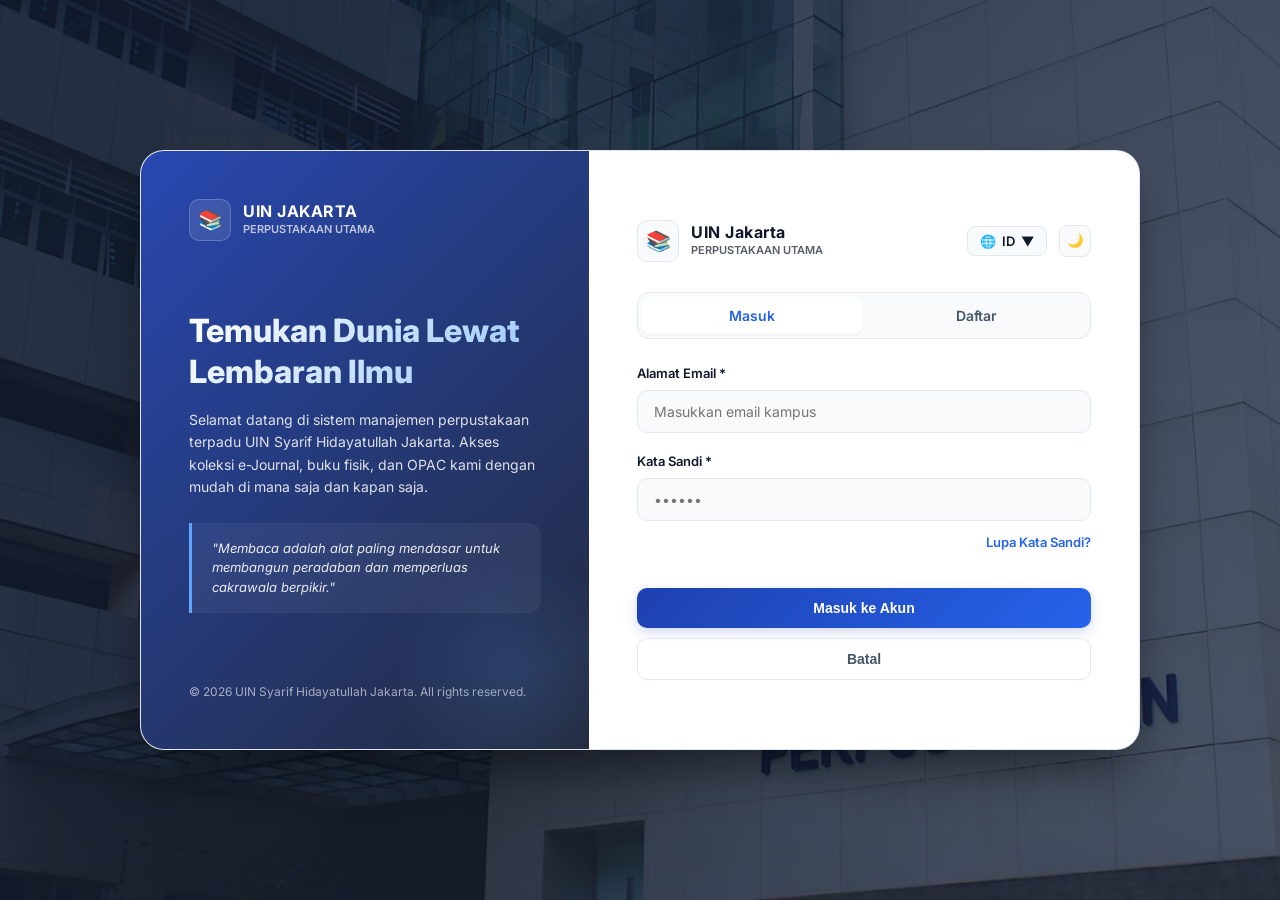
==== login.html @ 13920455 "Fix: Remove clashing hero bottom wave divider and implement standalone premium login.html page" ====
<!DOCTYPE html>
<html lang="id">
<head>
    <meta charset="UTF-8">
    <meta name="viewport" content="width=device-width, initial-scale=1.0">
    <meta name="description" content="Masuk ke Akun Perpustakaan Utama UIN Syarif Hidayatullah Jakarta.">
    <link rel="preconnect" href="https://fonts.googleapis.com">
    <link rel="preconnect" href="https://fonts.gstatic.com" crossorigin>
    <link href="https://fonts.googleapis.com/css2?family=Inter:wght@400;500;600;700;800&display=swap" rel="stylesheet">
    <link rel="stylesheet" href="style.css">
    <title data-lang-key="title_login">Masuk - Perpustakaan UIN Jakarta</title>
    <style>
        :root {
            --glass-bg: rgba(255, 255, 255, 0.85);
            --glass-border: rgba(226, 232, 240, 0.8);
        }
        
        [data-theme=dark] {
            --glass-bg: rgba(21, 31, 50, 0.85);
            --glass-border: rgba(38, 55, 84, 0.8);
        }

        body.login-page-body {
            min-height: 100vh;
            display: flex;
            align-items: center;
            justify-content: center;
            background: url('./Perpus\ Wallpaper.png') no-repeat center center fixed;
            background-size: cover;
            position: relative;
            font-family: 'Inter', sans-serif;
            margin: 0;
            padding: 20px;
            box-sizing: border-box;
        }

        body.login-page-body::before {
            content: '';
            position: absolute;
            top: 0; left: 0; right: 0; bottom: 0;
            background: linear-gradient(135deg, rgba(15, 23, 42, 0.85) 0%, rgba(30, 41, 59, 0.7) 100%);
            z-index: 1;
        }

        .login-wrapper {
            position: relative;
            z-index: 2;
            width: 100%;
            max-width: 1000px;
            min-height: 600px;
            background: var(--glass-bg);
            backdrop-filter: blur(16px);
            -webkit-backdrop-filter: blur(16px);
            border: 1px solid var(--glass-border);
            border-radius: 24px;
            display: flex;
            overflow: hidden;
            box-shadow: 0 25px 50px -12px rgba(0, 0, 0, 0.5);
            animation: fadeIn 0.6s cubic-bezier(0.16, 1, 0.3, 1);
        }

        .login-sidebar {
            flex: 1;
            background: linear-gradient(135deg, rgba(30, 64, 175, 0.95) 0%, rgba(15, 23, 42, 0.9) 100%);
            padding: 48px;
            display: flex;
            flex-direction: column;
            justify-content: space-between;
            color: #ffffff;
            position: relative;
            overflow: hidden;
        }

        .login-sidebar::after {
            content: '';
            position: absolute;
            width: 250px;
            height: 250px;
            background: radial-gradient(circle, rgba(96, 165, 250, 0.15) 0%, transparent 70%);
            bottom: -50px;
            right: -50px;
            border-radius: 50%;
        }

        .sidebar-brand {
            display: flex;
            align-items: center;
            gap: 12px;
        }

        .sidebar-brand-logo {
            width: 42px;
            height: 42px;
            background: rgba(255, 255, 255, 0.1);
            border: 1px solid rgba(255, 255, 255, 0.2);
            border-radius: 10px;
            display: flex;
            align-items: center;
            justify-content: center;
            font-weight: 800;
            font-size: 20px;
            color: #60a5fa;
        }

        .sidebar-brand-name {
            font-weight: 700;
            font-size: 16px;
            letter-spacing: 0.5px;
            line-height: 1.2;
        }

        .sidebar-brand-sub {
            font-size: 11px;
            opacity: 0.7;
            text-transform: uppercase;
            font-weight: 600;
        }

        .sidebar-content h2 {
            font-size: clamp(24px, 3vw, 32px);
            font-weight: 800;
            line-height: 1.3;
            margin-bottom: 16px;
            background: linear-gradient(135deg, #ffffff 0%, #93c5fd 100%);
            -webkit-background-clip: text;
            -webkit-text-fill-color: transparent;
        }

        .sidebar-content p {
            font-size: 14px;
            line-height: 1.6;
            opacity: 0.85;
            margin: 0;
        }

        .sidebar-quote {
            background: rgba(255, 255, 255, 0.05);
            border-left: 3px solid #60a5fa;
            padding: 16px 20px;
            border-radius: 0 12px 12px 0;
            margin-top: 24px;
        }

        .sidebar-quote p {
            font-style: italic;
            font-size: 13px;
            line-height: 1.5;
            opacity: 0.9;
        }

        .sidebar-footer {
            font-size: 12px;
            opacity: 0.6;
        }

        .login-main {
            width: 100%;
            max-width: 550px;
            padding: 48px;
            display: flex;
            flex-direction: column;
            justify-content: center;
            box-sizing: border-box;
            background: var(--card);
        }

        .login-header-actions {
            display: flex;
            justify-content: space-between;
            align-items: center;
            margin-bottom: 30px;
        }

        .login-controls {
            display: flex;
            align-items: center;
            gap: 12px;
        }

        .auth-card-tabs {
            display: flex;
            background: var(--bg);
            border-radius: 12px;
            padding: 4px;
            gap: 4px;
            margin-bottom: 24px;
            border: 1px solid var(--border-color);
        }

        .auth-card-tab {
            flex: 1;
            padding: 10px 16px;
            border: none;
            background: transparent;
            font-family: inherit;
            font-size: 14px;
            font-weight: 600;
            color: var(--muted);
            cursor: pointer;
            border-radius: 8px;
            transition: all 0.2s ease;
            text-align: center;
        }

        .auth-card-tab.active {
            background: var(--card);
            color: var(--secondary-blue);
            box-shadow: var(--shadow-sm);
        }

        .form-section {
            display: none;
        }

        .form-section.active {
            display: block;
            animation: fadeIn 0.3s ease-out;
        }

        .form-group {
            margin-bottom: 18px;
        }

        .form-group label {
            display: block;
            margin-bottom: 6px;
            font-size: 13px;
            font-weight: 600;
            color: var(--text-dark);
        }

        .form-group input, .form-group select {
            width: 100%;
            padding: 12px 16px;
            border-radius: 10px;
            border: 1px solid var(--border-color);
            background: var(--bg);
            color: var(--text-dark);
            font-family: inherit;
            font-size: 14px;
            outline: none;
            transition: all 0.2s ease;
            box-sizing: border-box;
        }

        .form-group input:focus, .form-group select:focus {
            border-color: var(--primary-blue);
            box-shadow: 0 0 0 3px rgba(30, 64, 175, 0.15);
        }

        .form-help {
            display: block;
            margin-top: 5px;
            font-size: 11px;
            color: var(--muted);
            line-height: 1.4;
        }

        .form-row {
            display: grid;
            grid-template-columns: 1fr 1fr;
            gap: 16px;
        }

        .btn-full {
            width: 100%;
            padding: 12px 20px;
            font-size: 14px;
            font-weight: 600;
            border-radius: 10px;
            border: none;
            cursor: pointer;
            transition: all 0.2s ease;
            display: inline-flex;
            align-items: center;
            justify-content: center;
            gap: 8px;
            margin-top: 10px;
        }

        .btn-primary-blue {
            background: linear-gradient(135deg, var(--primary-blue) 0%, var(--secondary-blue) 100%);
            color: #ffffff;
            box-shadow: 0 4px 12px rgba(30, 64, 175, 0.2);
        }

        .btn-primary-blue:hover {
            opacity: 0.95;
            transform: translateY(-1px);
        }

        .btn-cancel-link {
            background: transparent;
            color: var(--muted);
            border: 1px solid var(--border-color);
        }

        .btn-cancel-link:hover {
            background: var(--bg);
            color: var(--text-dark);
        }

        @keyframes fadeIn {
            from { opacity: 0; transform: translateY(12px); }
            to { opacity: 1; transform: translateY(0); }
        }

        /* Responsive Layout */
        @media (max-width: 850px) {
            .login-sidebar {
                display: none;
            }
            .login-wrapper {
                max-width: 500px;
                min-height: auto;
            }
            .login-main {
                max-width: 100%;
                padding: 36px;
            }
        }

        @media (max-width: 480px) {
            body.login-page-body {
                padding: 10px;
            }
            .login-main {
                padding: 24px 16px;
            }
            .form-row {
                grid-template-columns: 1fr;
                gap: 0;
            }
        }
    </style>
</head>
<body class="login-page-body">

    <div class="login-wrapper">
        <!-- Sidebar Kiri (Desktop Only) -->
        <div class="login-sidebar">
            <div class="sidebar-brand">
                <div class="sidebar-brand-logo">📚</div>
                <div>
                    <div class="sidebar-brand-name">UIN JAKARTA</div>
                    <div class="sidebar-brand-sub" data-lang-key="sidebar_brand_sub">Perpustakaan Utama</div>
                </div>
            </div>
            
            <div class="sidebar-content">
                <h2 data-lang-key="sidebar_title">Temukan Dunia Lewat Lembaran Ilmu</h2>
                <p data-lang-key="sidebar_desc">Selamat datang di sistem manajemen perpustakaan terpadu UIN Syarif Hidayatullah Jakarta. Akses koleksi e-Journal, buku fisik, dan OPAC kami dengan mudah di mana saja dan kapan saja.</p>
                
                <div class="sidebar-quote">
                    <p data-lang-key="sidebar_quote">"Membaca adalah alat paling mendasar untuk membangun peradaban dan memperluas cakrawala berpikir."</p>
                </div>
            </div>
            
            <div class="sidebar-footer">
                &copy; 2026 UIN Syarif Hidayatullah Jakarta. All rights reserved.
            </div>
        </div>

        <!-- Main Form Kanan (Login / Register) -->
        <div class="login-main">
            <div class="login-header-actions">
                <div class="sidebar-brand" style="color: var(--text-dark);">
                    <div class="sidebar-brand-logo" style="background: var(--bg); border-color: var(--border-color);">📚</div>
                    <div>
                        <div class="sidebar-brand-name">UIN Jakarta</div>
                        <div class="sidebar-brand-sub" data-lang-key="sidebar_brand_sub">Perpustakaan Utama</div>
                    </div>
                </div>
                
                <div class="login-controls">
                    <!-- Language Dropdown -->
                    <div class="language-switcher" style="position: relative;">
                        <button class="lang-button" onclick="toggleLangDropdown()" style="padding: 6px 12px; border-radius: 8px; font-size: 13px; font-weight: 600; font-family: inherit; cursor: pointer; border: 1px solid var(--border-color); background: var(--bg); color: var(--text-dark);">
                            🌐 <span id="currentLangText">ID</span> ▼
                        </button>
                        <div class="lang-dropdown" id="langDropdown" style="display: none; position: absolute; right: 0; top: 110%; background: var(--card); border: 1px solid var(--border-color); border-radius: 8px; box-shadow: var(--shadow-md); z-index: 100; min-width: 110px; overflow: hidden;">
                            <div class="lang-item" onclick="changeLang('id')" style="padding: 8px 12px; font-size: 13px; cursor: pointer; color: var(--text-dark);" onmouseover="this.style.background='var(--bg)'" onmouseout="this.style.background='transparent'">Indonesia</div>
                            <div class="lang-item" onclick="changeLang('en')" style="padding: 8px 12px; font-size: 13px; cursor: pointer; color: var(--text-dark);" onmouseover="this.style.background='var(--bg)'" onmouseout="this.style.background='transparent'">English</div>
                        </div>
                    </div>

                    <!-- Theme Toggle -->
                    <button class="theme-toggle" onclick="toggleTheme()" aria-label="Toggle theme" style="width: 32px; height: 32px; border-radius: 8px; border: 1px solid var(--border-color); background: var(--bg); color: var(--text-dark); cursor: pointer; display: flex; align-items: center; justify-content: center;">
                        <span id="themeBtnText">🌙</span>
                    </button>
                </div>
            </div>

            <!-- Tab Switcher -->
            <div class="auth-card-tabs">
                <button class="auth-card-tab active" id="tabBtnLogin" onclick="switchAuthTab('login')" data-lang-key="auth_tab_login">Masuk</button>
                <button class="auth-card-tab" id="tabBtnRegister" onclick="switchAuthTab('register')" data-lang-key="auth_tab_register">Daftar</button>
            </div>

            <!-- FORM LOGIN -->
            <div class="form-section active" id="loginSection">
                <form onsubmit="handleLogin(event)">
                    <div class="form-group">
                        <label data-lang-key="auth_label_email">Alamat Email *</label>
                        <input type="email" name="email" required placeholder="mhs@uinjkt.ac.id" id="loginEmail">
                    </div>
                    <div class="form-group">
                        <label data-lang-key="auth_label_password">Kata Sandi *</label>
                        <input type="password" name="password" required placeholder="••••••" id="loginPassword">
                    </div>
                    <div class="form-group" style="text-align: right; margin-top: -10px; margin-bottom: 24px;">
                        <a href="#" onclick="switchAuthTab('forgot'); return false;" style="font-size: 13px; color: var(--secondary-blue); text-decoration: none; font-weight: 600;" data-lang-key="auth_forgot_password">Lupa Kata Sandi?</a>
                    </div>
                    
                    <button type="submit" class="btn-full btn-primary-blue" data-lang-key="auth_login_button">Masuk ke Akun</button>
                    <button type="button" class="btn-full btn-cancel-link" onclick="cancelAuth()" data-lang-key="auth_cancel_button">Batal</button>
                </form>
            </div>

            <!-- FORM REGISTER -->
            <div class="form-section" id="registerSection">
                <form onsubmit="handleRegister(event)">
                    <div class="form-group">
                        <label data-lang-key="form_name">Nama Lengkap *</label>
                        <input type="text" name="nama" required placeholder="Nama lengkap Anda" id="regNama">
                    </div>
                    <div class="form-group">
                        <label data-lang-key="auth_label_email">Alamat Email *</label>
                        <input type="email" name="email" required placeholder="contoh@uinjkt.ac.id" id="regEmail">
                        <small class="form-help" data-lang-key="register_email_help">Gunakan email kampus (contoh: mhs@uinjkt.ac.id atau dosen@uinjkt.ac.id)</small>
                    </div>
                    
                    <div class="form-row">
                        <div class="form-group">
                            <label data-lang-key="form_role">Peran *</label>
                            <select name="role_type" id="regRole" required onchange="handleRoleChange(this.value)">
                                <option value="user" data-lang-key="role_student">Mahasiswa</option>
                                <option value="dosen" data-lang-key="role_lecturer">Dosen</option>
                            </select>
                        </div>
                        <div class="form-group">
                            <label id="regNimLabel" data-lang-key="form_nim">NIM *</label>
                            <input type="text" name="nim" required placeholder="14 digit NIM" id="regNim">
                            <small class="form-help" id="regNimHelp" data-lang-key="register_nim_help">Masukkan 14 digit NIM Mahasiswa</small>
                        </div>
                    </div>

                    <div class="form-group prodi-group" id="regProdiGroup">
                        <label data-lang-key="form_prodi">Program Studi *</label>
                        <select name="prodi" id="regProdi">
                            <option value="" data-lang-key="form_select_prodi">-- Pilih Program Studi --</option>
                            <option>Ilmu Al-Quran dan Tafsir</option>
                            <option>Hukum Keluarga Islam</option>
                            <option>Ekonomi Syariah</option>
                            <option>Pendidikan Agama Islam</option>
                            <option>Ilmu Komunikasi</option>
                            <option>Psikologi</option>
                            <option>Teknik Informatika</option>
                        </select>
                    </div>

                    <div class="form-group">
                        <label data-lang-key="form_phone">No. Telepon *</label>
                        <input type="tel" name="telp" required placeholder="0812xxxxxx" id="regTelp">
                    </div>

                    <div class="form-row">
                        <div class="form-group">
                            <label data-lang-key="auth_label_password">Kata Sandi *</label>
                            <input type="password" name="password" required placeholder="Min. 6 karakter" minlength="6" id="regPass">
                        </div>
                        <div class="form-group">
                            <label data-lang-key="form_confirm_password">Konfirmasi Sandi *</label>
                            <input type="password" name="confirm_password" required placeholder="Ulangi sandi" id="regConfirmPass">
                        </div>
                    </div>
                    
                    <button type="submit" class="btn-full btn-primary-blue" id="btnRegisterSubmit" data-lang-key="auth_tab_register">Daftar</button>
                    <button type="button" class="btn-full btn-cancel-link" onclick="cancelAuth()" data-lang-key="auth_cancel_button">Batal</button>
                </form>
            </div>

            <!-- FORM LUPA PASSWORD -->
            <div class="form-section" id="forgotSection">
                <form onsubmit="handleForgotPassword(event)">
                    <h3 style="margin-top:0; font-weight:700; color:var(--text-dark);" data-lang-key="forgot_title">Pulihkan Kata Sandi</h3>
                    <p style="font-size:13px; color:var(--muted); line-height:1.5; margin-bottom:20px;" data-lang-key="forgot_desc">Masukkan email kampus Anda. Jika terdaftar, sistem akan menampilkan kata sandi Anda untuk pemulihan cepat.</p>
                    
                    <div class="form-group">
                        <label data-lang-key="auth_label_email">Alamat Email *</label>
                        <input type="email" name="email" required placeholder="contoh@uinjkt.ac.id" id="forgotEmail">
                    </div>
                    
                    <button type="submit" class="btn-full btn-primary-blue" data-lang-key="forgot_button">Cari Kata Sandi</button>
                    <button type="button" class="btn-full btn-cancel-link" onclick="switchAuthTab('login')" data-lang-key="auth_back_to_login">Kembali ke Login</button>
                </form>
            </div>
        </div>
    </div>

    <!-- Toast Notification Wrapper -->
    <div id="toastContainer" style="position: fixed; top: 20px; right: 20px; z-index: 9999; display: flex; flex-direction: column; gap: 10px;"></div>

    <script src="login.js"></script>
</body>
</html>
---- style.css ----
/* ============================================================
   SECTION 1: ROOT VARIABLES & BASIC RESET
   ============================================================ */
* {
    margin: 0;
    padding: 0;
    box-sizing: border-box;
}

:root {
    /* Color Palette - Blue & White Theme */
    --primary-blue: #1e40af;       /* Deep corporate blue (Blue 800) */
    --secondary-blue: #2563eb;     /* Professional accent blue (Blue 600) */
    --accent-blue-light: #eff6ff;  /* Soft blue background tint (Blue 50) */
    --accent-alt: #2563eb;          /* Alternative accent */
    --border-color: #e2e8f0;       /* Slate 200 - clean border */
    
    /* Neutral colors */
    --bg: #f8fafc;                 /* Very light slate background (Slate 50) */
    --card: #ffffff;               /* Solid white for cards/panels */
    --text-dark: #0f172a;          /* Soft dark slate text (Slate 900) */
    --muted: #475569;              /* Slate 600 for secondary text - WCAG AA compliant */
    
    /* Semantic colors - blue theme but highly readable and distinct */
    --success: #0d9488;            /* Soft teal/emerald - readable success */
    --success-bg: #ccfbf1;         /* Very soft green/teal background */
    --danger: #e11d48;             /* Clean rose/red (Rose 600) */
    --danger-bg: #ffe4e6;          /* Very soft rose background */
    --warning: #d97706;            /* Clean amber/yellow (Amber 600) */
    --warning-bg: #fef3c7;         /* Very soft amber background */
    --info-bg: #e0f2fe;            /* Light blue background for alerts */
    --info-text: #0369a1;          /* Dark blue text for alerts */

    /* Shadows */
    --shadow-sm: 0 1px 2px 0 rgba(15, 23, 42, 0.05);
    --shadow-md: 0 4px 6px -1px rgba(15, 23, 42, 0.1), 0 2px 4px -2px rgba(15, 23, 42, 0.05);
    --shadow-lg: 0 10px 15px -3px rgba(15, 23, 42, 0.1), 0 4px 6px -4px rgba(15, 23, 42, 0.05);
    --shadow-xl: 0 20px 25px -5px rgba(15, 23, 42, 0.1), 0 8px 10px -6px rgba(15, 23, 42, 0.05);
    
    --radius-sm: 6px;
    --radius-md: 10px;
    --radius-lg: 14px;
    --radius-xl: 20px;
    
    /* Transparent Background for Glassmorphic Header */
    --header-bg: rgba(255, 255, 255, 0.85);
}

[data-theme=dark] {
    --bg: #0b0f19;                 /* Deep space blue/navy black */
    --card: #151f32;               /* Deep slate blue card background */
    --border-color: #24354f;       /* Dark border color */
    
    --text-dark: #f1f5f9;          /* High contrast text (Slate 100) */
    --muted: #94a3b8;              /* Soft dark text (Slate 400) */
    
    --accent-blue-light: #1e293b;  /* Dark slate blue accent tint */
    --accent-alt: #60a5fa;
    --primary-blue: #3b82f6;       /* Bright blue in dark mode (Blue 500) */
    --secondary-blue: #60a5fa;     /* Light blue accent in dark mode (Blue 400) */
    
    /* Dark mode semantic backgrounds */
    --success: #14b8a6;
    --success-bg: #042f2e;
    --danger: #f43f5e;
    --danger-bg: #4c0519;
    --warning: #f59e0b;
    --warning-bg: #451a03;
    --info-bg: #0c4a6e;
    --info-text: #38bdf8;
    
    --shadow-sm: 0 1px 2px 0 rgba(0, 0, 0, 0.5);
    --shadow-md: 0 4px 6px -1px rgba(0, 0, 0, 0.3);
    --shadow-lg: 0 10px 15px -3px rgba(0, 0, 0, 0.4);
    --shadow-xl: 0 20px 25px -5px rgba(0, 0, 0, 0.5);
    
    /* Transparent Background for Glassmorphic Header (Dark Mode) */
    --header-bg: rgba(21, 31, 50, 0.85);
}

#adminTab {
    display: none;
}

body {
    font-family: 'Inter', -apple-system, BlinkMacSystemFont, 'Segoe UI', Roboto, sans-serif;
    background: var(--bg);
    color: var(--text-dark);
    line-height: 1.6;
    -webkit-font-smoothing: antialiased;
    -moz-osx-font-smoothing: grayscale;
}

/* ============================================================
   SECTION 2: TOP BAR & LANGUAGE SWITCHER
   ============================================================ */
.top-bar {
    background: linear-gradient(135deg, #1e40af 0%, #1e3a8a 100%);
    color: #fff;
    padding: 10px 0;
    font-size: 13px;
    box-shadow: 0 1px 3px rgba(0, 0, 0, 0.1);
}

.top-bar .container {
    max-width: 1200px;
    margin: 0 auto;
    padding: 0 24px;
    display: flex;
    justify-content: space-between;
    align-items: center;
    flex-wrap: wrap;
    gap: 12px;
}

.top-info, .top-schedule-lang {
    display: flex;
    align-items: center;
    gap: 16px;
}

.language-switcher {
    position: relative;
    display: inline-block;
}

.lang-button {
    background: rgba(255, 255, 255, 0.1);
    backdrop-filter: blur(10px);
    color: #fff;
    border: 1px solid rgba(255, 255, 255, 0.2);
    padding: 6px 14px;
    border-radius: var(--radius-sm);
    cursor: pointer;
    font-size: 13px;
    display: flex;
    align-items: center;
    gap: 6px;
    transition: all 0.2s ease;
}

.lang-button:hover {
    background: rgba(255, 255, 255, 0.2);
    border-color: rgba(255, 255, 255, 0.3);
}

.lang-dropdown {
    position: absolute;
    top: calc(100% + 8px);
    right: 0;
    background: var(--card);
    border-radius: var(--radius-md);
    box-shadow: var(--shadow-lg);
    min-width: 140px;
    overflow: hidden;
    z-index: 1001;
    display: none;
    animation: slideDown 0.2s ease-out;
}

@keyframes slideDown {
    from {
        opacity: 0;
        transform: translateY(-10px);
    }
    to {
        opacity: 1;
        transform: translateY(0);
    }
}

.lang-dropdown.show {
    display: block;
}

.lang-item {
    padding: 12px 16px;
    cursor: pointer;
    color: var(--text-dark);
    font-size: 14px;
    display: flex;
    align-items: center;
    gap: 10px;
    transition: all 0.2s ease;
}

.lang-item:hover {
    background: var(--bg);
    color: var(--secondary-blue);
}

.lang-item.active {
    background: var(--secondary-blue);
    color: #fff;
    font-weight: 600;
}

.theme-toggle {
    background: rgba(255, 255, 255, 0.1);
    border: 1px solid rgba(255, 255, 255, 0.2);
    color: #fff;
    padding: 6px 10px;
    border-radius: var(--radius-sm);
    cursor: pointer;
    display: flex;
    align-items: center;
    justify-content: center;
    transition: all 0.2s ease;
}

.theme-toggle:hover {
    background: rgba(255, 255, 255, 0.2);
    border-color: rgba(255, 255, 255, 0.3);
}

/* Light mode: show moon, hide sun */
.theme-toggle .icon-sun { display: none; }
.theme-toggle .icon-moon { display: block; }

/* Dark mode: show sun, hide moon */
[data-theme=dark] .theme-toggle .icon-sun { display: block; }
[data-theme=dark] .theme-toggle .icon-moon { display: none; }

/* ============================================================
   SECTION 3: HEADER & NAVIGATION
   ============================================================ */
header {
    background: var(--header-bg);
    box-shadow: var(--shadow-sm);
    position: sticky;
    top: 0;
    z-index: 100;
    backdrop-filter: blur(12px);
    -webkit-backdrop-filter: blur(12px);
}

nav {
    max-width: 1200px;
    margin: 0 auto;
    padding: 16px 24px;
    display: flex;
    justify-content: space-between;
    align-items: center;
}

.logo-section {
    display: flex;
    align-items: center;
    gap: 14px;
    cursor: pointer;
    transition: transform 0.2s ease;
}

.logo-section:hover {
    transform: scale(1.01);
}

.logo-title {
    font-weight: 700;
    color: var(--text-dark);
    font-size: 16px;
    line-height: 1.2;
}

.logo-subtitle {
    color: var(--muted);
    font-size: 12px;
    margin-top: 2px;
}

.logo-mark {
    width: 50px;
    height: auto;
    aspect-ratio: 1/1;
    background-image: url('logo uin transparant.png');
    background-size: contain;
    background-position: center;
    background-repeat: no-repeat;
}

.nav-links {
    display: flex;
    gap: 32px;
    list-style: none;
    align-items: center;
}

.nav-links a {
    color: var(--text-dark);
    text-decoration: none;
    font-weight: 600;
    font-size: 15px;
    cursor: pointer;
    position: relative;
    padding: 6px 0;
    transition: color 0.2s ease;
}

.nav-links a::after {
    content: '';
    position: absolute;
    bottom: 0;
    left: 0;
    width: 0;
    height: 2px;
    background: var(--secondary-blue);
    transition: width 0.3s ease;
}

.nav-links a:hover,
.nav-links a.active {
    color: var(--secondary-blue);
}

.nav-links a:hover::after,
.nav-links a.active::after {
    width: 100%;
}

.user-menu {
    position: relative;
}

.user-avatar {
    width: 42px;
    height: 42px;
    background: var(--secondary-blue);
    border-radius: 50%;
    display: flex;
    align-items: center;
    justify-content: center;
    color: #fff;
    font-weight: 700;
    cursor: pointer;
    transition: all 0.2s ease;
    box-shadow: 0 2px 4px rgba(59, 130, 246, 0.3);
    overflow: hidden;
    position: relative;
}

.user-avatar img {
    width: 100%;
    height: 100%;
    object-fit: cover;
}

.user-avatar:hover {
    transform: scale(1.05);
    box-shadow: 0 4px 8px rgba(59, 130, 246, 0.4);
}

.user-dropdown {
    position: absolute;
    top: 56px;
    right: 0;
    background: var(--card);
    border-radius: var(--radius-md);
    box-shadow: var(--shadow-lg);
    min-width: 220px;
    display: none;
    z-index: 1000;
    animation: slideDown 0.2s ease-out;
    overflow: hidden;
}

.user-dropdown.show {
    display: block;
}

.user-dropdown-item {
    padding: 14px 20px;
    cursor: pointer;
    transition: all 0.2s ease;
    border-bottom: 1px solid var(--border-color);
}

.user-dropdown-item:last-child {
    border-bottom: none;
}

.user-dropdown-item:hover {
    background: var(--bg);
}

.btn-login {
    padding: 10px 24px;
    background: var(--secondary-blue);
    color: #fff;
    border: none;
    border-radius: var(--radius-sm);
    cursor: pointer;
    font-weight: 600;
    font-size: 14px;
    transition: all 0.2s ease;
    box-shadow: 0 2px 4px rgba(59, 130, 246, 0.3);
}

.btn-login:hover {
    background: var(--primary-blue);
    transform: translateY(-1px);
    box-shadow: 0 4px 8px rgba(59, 130, 246, 0.4);
}

/* ============================================================
   SECTION 4: HERO & SEARCH SYSTEM
   ============================================================ */
.hero {
    background: url(./Perpus\ Wallpaper.png) no-repeat center center;
    background-size: cover;
    color: #fff;
    padding: 120px 24px 140px;
    position: relative;
    overflow: hidden;
}

/* Hanya efek gelap tipis untuk keterbacaan teks */
.hero::before {
    content: '';
    position: absolute;
    top: 0;
    left: 0;
    right: 0;
    bottom: 0;
    background: linear-gradient(135deg, rgba(15, 23, 42, 0.75) 0%, rgba(30, 41, 59, 0.5) 100%);
    z-index: 1;
}

.hero .container {
    max-width: 1200px;
    margin: 0 auto;
    text-align: center;
    position: relative;
    z-index: 3;
}

.hero h1 {
    font-size: clamp(2rem, 3.5vw, 2.8rem);
    margin-bottom: 20px;
    font-weight: 800;
    letter-spacing: -0.01em;
    line-height: 1.3;
    animation: fadeInUp 0.8s ease-out;
    background: linear-gradient(135deg, #ffffff 0%, #dbeafe 100%);
    -webkit-background-clip: text;
    -webkit-text-fill-color: transparent;
    background-clip: text;
}

.hero p {
    font-size: clamp(1rem, 1.5vw, 1.15rem);
    margin-bottom: 30px;
    opacity: 0.9;
    animation: fadeInUp 0.8s ease-out 0.2s backwards;
    text-shadow: 0 2px 4px rgba(0, 0, 0, 0.25);
    font-weight: 400;
    line-height: 1.6;
}

@keyframes fadeInUp {
    from {
        opacity: 0;
        transform: translateY(30px);
    }
    to {
        opacity: 1;
        transform: translateY(0);
    }
}

.search-section {
    max-width: 1200px;
    margin: -80px auto 60px;
    padding: 0 24px;
    position: relative;
    z-index: 10;
}

.search-tabs {
    background: var(--card);
    border-radius: var(--radius-xl);
    box-shadow: var(--shadow-xl);
    overflow: hidden;
    animation: fadeInUp 0.8s ease-out 0.4s backwards;
    border: 1px solid var(--border-color);
}

.tab-buttons {
    display: flex;
    background: var(--bg);
    border-bottom: 1px solid var(--border-color);
    padding: 8px;
    gap: 8px;
}

.tab-btn {
    flex: 1;
    padding: 14px 20px;
    border: none;
    background: transparent;
    cursor: pointer;
    font-size: 14px;
    font-weight: 600;
    color: var(--muted);
    transition: all 0.2s ease;
    text-align: center;
    border-radius: var(--radius-sm);
    position: relative;
}

.tab-btn:hover {
    color: var(--secondary-blue);
    background: var(--accent-blue-light);
}

.tab-btn.active {
    background: var(--card);
    color: var(--secondary-blue);
    box-shadow: var(--shadow-sm);
}

.tab-content {
    padding: 36px;
    display: none;
    animation: fadeIn 0.3s ease-out;
}

@keyframes fadeIn {
    from {
        opacity: 0;
    }
    to {
        opacity: 1;
    }
}

.tab-content.active {
    display: block;
}

.search-form {
    display: flex;
    gap: 12px;
    margin-bottom: 24px;
}

.search-form input {
    flex: 1;
    padding: 16px 20px;
    border: 1px solid var(--border-color);
    border-radius: var(--radius-md);
    font-size: 15px;
    transition: all 0.2s ease;
    background: var(--bg);
    color: var(--text-dark);
}

.search-form input:focus {
    outline: none;
    border-color: var(--secondary-blue);
    box-shadow: 0 0 0 3px rgba(59, 130, 246, 0.1);
}

.search-form button {
    padding: 16px 36px;
    background: var(--secondary-blue);
    color: #fff;
    border: none;
    border-radius: var(--radius-md);
    font-size: 15px;
    font-weight: 700;
    cursor: pointer;
    transition: all 0.2s ease;
    box-shadow: 0 2px 4px rgba(59, 130, 246, 0.3);
}

.search-form button:hover {
    background: var(--primary-blue);
    transform: translateY(-1px);
    box-shadow: 0 4px 8px rgba(59, 130, 246, 0.4);
}

.search-form button:active {
    transform: translateY(0);
}

.search-results {
    margin-top: 24px;
    display: none;
}

.search-results.show {
    display: block;
    animation: fadeInUp 0.4s ease-out;
}

.result-item {
    background: var(--card);
    padding: 18px 20px;
    margin-bottom: 12px;
    border-radius: var(--radius-md);
    border-left: 3px solid var(--secondary-blue);
    cursor: pointer;
    transition: all 0.2s ease;
    position: relative;
    border-top: 1px solid var(--border-color);
    border-right: 1px solid var(--border-color);
    border-bottom: 1px solid var(--border-color);
}

.result-item:hover {
    transform: translateX(4px);
    box-shadow: var(--shadow-md);
    background: var(--accent-blue-light);
}

.result-item h4 {
    color: var(--text-dark);
    margin-bottom: 8px;
    font-size: 16px;
    font-weight: 700;
}

.result-item p {
    color: var(--muted);
    font-size: 14px;
    line-height: 1.5;
}

/* ============================================================
   SECTION 5: QUICK ACCESS & SERVICES
   ============================================================ */
.quick-access {
    max-width: 1200px;
    margin: 80px auto;
    padding: 0 24px;
}

.quick-access h2 {
    text-align: center;
    font-size: clamp(2rem, 4vw, 2.8rem);
    color: var(--text-dark);
    margin-bottom: 60px;
    font-weight: 800;
    letter-spacing: -0.02em;
    position: relative;
    display: inline-block;
    left: 50%;
    transform: translateX(-50%);
}

.quick-access h2::after {
    content: '';
    position: absolute;
    bottom: -12px;
    left: 50%;
    transform: translateX(-50%);
    width: 80px;
    height: 4px;
    background: var(--secondary-blue);
    border-radius: 2px;
}

.service-grid {
    display: grid;
    grid-template-columns: repeat(auto-fit, minmax(260px, 1fr));
    gap: 28px;
}

.service-card {
    background: var(--card);
    padding: 40px 32px;
    border-radius: var(--radius-xl);
    box-shadow: var(--shadow-md);
    text-align: center;
    transition: all 0.3s ease;
    cursor: pointer;
    border: 1px solid var(--border-color);
    position: relative;
    overflow: hidden;
}

.service-card::before {
    content: '';
    position: absolute;
    top: 0;
    left: 0;
    right: 0;
    height: 4px;
    background: var(--secondary-blue);
    transform: scaleX(0);
    transition: transform 0.3s ease;
}

.service-card:hover::before {
    transform: scaleX(1);
}

.service-card:hover {
    transform: translateY(-8px);
    box-shadow: var(--shadow-lg);
    border-color: var(--secondary-blue);
}

.service-icon {
    width: 80px;
    height: 80px;
    margin: 0 auto 28px;
    background: linear-gradient(135deg, #1e40af 0%, #2563eb 100%);
    border-radius: 50%;
    display: flex;
    align-items: center;
    justify-content: center;
    font-size: 40px;
    color: #fff;
    transition: all 0.3s ease;
    box-shadow: 0 4px 12px rgba(30, 64, 175, 0.25);
    position: relative;
    z-index: 1;
}

.service-card:hover .service-icon {
    transform: scale(1.1);
    box-shadow: 0 8px 16px rgba(30, 64, 175, 0.35);
}

.service-card h3 {
    color: var(--text-dark);
    margin-bottom: 12px;
    font-weight: 700;
    font-size: 18px;
}

.service-card p {
    color: var(--muted);
    font-size: 14px;
    line-height: 1.6;
}

/* ============================================================
   SECTION 6: NEWS & EVENTS
   ============================================================ */
.news-section {
    background: var(--bg);
    padding: 80px 24px;
}

.news-container {
    max-width: 1200px;
    margin: 0 auto;
}

.news-section h2 {
    text-align: center;
    font-size: clamp(2rem, 4vw, 2.8rem);
    color: var(--text-dark);
    margin-bottom: 60px;
    font-weight: 800;
    letter-spacing: -0.02em;
    position: relative;
    display: inline-block;
    left: 50%;
    transform: translateX(-50%);
}

.news-section h2::after {
    content: '';
    position: absolute;
    bottom: -12px;
    left: 50%;
    transform: translateX(-50%);
    width: 80px;
    height: 4px;
    background: var(--secondary-blue);
    border-radius: 2px;
}

.news-grid {
    display: grid;
    grid-template-columns: repeat(auto-fit, minmax(300px, 1fr));
    gap: 28px;
}

.news-card {
    background: var(--card);
    border-radius: var(--radius-xl);
    overflow: hidden;
    box-shadow: var(--shadow-md);
    transition: all 0.3s ease;
    cursor: pointer;
    border: 1px solid var(--border-color);
    position: relative;
}

.news-card:hover {
    transform: translateY(-8px);
    box-shadow: var(--shadow-lg);
    border-color: var(--secondary-blue);
}

.news-icon {
    width: 100%;
    height: 200px;
    background: var(--accent-blue-light);
    display: flex;
    align-items: center;
    justify-content: center;
    font-size: 72px;
    position: relative;
    overflow: hidden;
    color: var(--primary-blue);
    border-bottom: 1px solid var(--border-color);
}

.news-icon svg {
    fill: var(--primary-blue) !important;
    width: 48px !important;
    height: 48px !important;
}

.news-icon img {
    width: 100%;
    height: 100%;
    object-fit: cover;
    transition: transform 0.3s ease;
}

.news-card:hover .news-icon img {
    transform: scale(1.05);
}

.news-content {
    padding: 28px 24px;
}

.news-date {
    color: var(--secondary-blue);
    font-size: 13px;
    margin-bottom: 12px;
    font-weight: 600;
    text-transform: uppercase;
    letter-spacing: 0.5px;
}

.news-card h3 {
    color: var(--text-dark);
    margin-bottom: 12px;
    font-weight: 700;
    line-height: 1.4;
    font-size: 18px;
    transition: color 0.2s ease;
}

.news-card:hover h3 {
    color: var(--secondary-blue);
}

.news-card p {
    color: var(--muted);
    line-height: 1.6;
}

/* ============================================================
   SECTION 7: FOOTER
   ============================================================ */
footer {
    background: linear-gradient(135deg, #1e40af 0%, #1e3a8a 100%);
    color: #fff;
    padding: 80px 24px 30px;
    position: relative;
    overflow: hidden;
}

footer::before {
    content: '';
    position: absolute;
    top: 0;
    left: 0;
    right: 0;
    bottom: 0;
    background: url("data:image/svg+xml,%3Csvg width='60' height='60' viewBox='0 0 60 60' xmlns='http://www.w3.org/2000/svg'%3E%3Cg fill='none' fill-rule='evenodd'%3E%3Cg fill='%23ffffff' fill-opacity='0.03'%3E%3Cpath d='M36 34v-4h-2v4h-4v2h4v4h2v-4h4v-2h-4zm0-30V0h-2v4h-4v2h4v4h2V6h4V4h-4zM6 34v-4H4v4H0v2h4v4h2v-4h4v-2H6zM6 4V0H4v4H0v2h4v4h2V6h4V4H6z'/%3E%3C/g%3E%3C/g%3E%3C/svg%3E");
    opacity: 0.5;
}

.footer-container {
    max-width: 1200px;
    margin: 0 auto;
    display: grid;
    grid-template-columns: repeat(auto-fit, minmax(240px, 1fr));
    gap: 48px;
    margin-bottom: 48px;
    position: relative;
    z-index: 1;
}

.footer-section h3 {
    margin-bottom: 24px;
    font-size: 1.3rem;
    font-weight: 700;
    position: relative;
    display: inline-block;
}

.footer-section h3::after {
    content: '';
    position: absolute;
    bottom: -8px;
    left: 0;
    width: 40px;
    height: 3px;
    background: var(--secondary-blue);
    border-radius: 2px;
}

.footer-section ul {
    list-style: none;
}

.footer-section li {
    margin-bottom: 12px;
}

.footer-section a {
    color: #fff;
    text-decoration: none;
    opacity: 0.85;
    transition: all 0.2s ease;
    display: inline-block;
}

.footer-section a:hover {
    opacity: 1;
    transform: translateX(4px);
}

.footer-bottom {
    max-width: 1200px;
    margin: 0 auto;
    padding-top: 32px;
    border-top: 1px solid rgba(255, 255, 255, 0.15);
    text-align: center;
    position: relative;
    z-index: 1;
    opacity: 0.9;
}

/* ============================================================
   SECTION 8: MODAL SYSTEM
   ============================================================ */
.modal {
    display: none;
    position: fixed;
    top: 0;
    left: 0;
    width: 100%;
    height: 100%;
    background: rgba(0, 0, 0, 0.5);
    backdrop-filter: blur(4px);
    z-index: 200;
    justify-content: center;
    align-items: center;
    padding: 20px;
    animation: fadeIn 0.3s ease-out;
}

.modal.show {
    display: flex;
}

.modal-content {
    background: var(--card);
    backdrop-filter: blur(20px);
    padding: 48px;
    border-radius: var(--radius-xl);
    max-width: 900px;
    width: 100%;
    max-height: 90vh;
    overflow-y: auto;
    box-shadow: var(--shadow-xl);
    animation: scaleIn 0.3s ease;
    border: 1px solid var(--border-color);
}

@keyframes scaleIn {
    from {
        opacity: 0;
        transform: scale(0.95);
    }
    to {
        opacity: 1;
        transform: scale(1);
    }
}

.modal-header {
    display: flex;
    justify-content: space-between;
    align-items: center;
    margin-bottom: 32px;
    padding-bottom: 20px;
    border-bottom: 2px solid var(--border-color);
}

.modal-header h2 {
    color: var(--text-dark);
    font-weight: 800;
    font-size: 1.8rem;
}

.close-btn {
    background: var(--accent-blue-light);
    border: none;
    font-size: 24px;
    cursor: pointer;
    color: var(--muted);
    width: 40px;
    height: 40px;
    border-radius: 50%;
    display: flex;
    align-items: center;
    justify-content: center;
    transition: all 0.2s ease;
}

.close-btn:hover {
    background: var(--danger-bg);
    color: var(--danger);
    transform: rotate(90deg);
}

.form-group {
    margin-bottom: 24px;
}

.form-group label {
    display: block;
    margin-bottom: 10px;
    color: var(--text-dark);
    font-weight: 600;
    font-size: 14px;
}

.form-group input,
.form-group select,
.form-group textarea {
    width: 100%;
    padding: 14px 18px;
    border: 1px solid var(--border-color);
    border-radius: var(--radius-md);
    font-size: 15px;
    transition: all 0.2s ease;
    font-family: inherit;
    background: var(--card);
    color: var(--text-dark);
}

.form-group input:focus,
.form-group select:focus,
.form-group textarea:focus {
    outline: none;
    border-color: var(--secondary-blue);
    box-shadow: 0 0 0 3px rgba(59, 130, 246, 0.1);
}

.form-group textarea {
    min-height: 120px;
    resize: vertical;
}

.form-row {
    display: grid;
    grid-template-columns: 1fr 1fr;
    gap: 16px;
}

.btn-primary {
    padding: 14px 32px;
    background: var(--secondary-blue);
    color: #fff;
    border: none;
    border-radius: var(--radius-md);
    font-size: 15px;
    font-weight: 700;
    cursor: pointer;
    transition: all 0.2s ease;
    box-shadow: 0 2px 4px rgba(59, 130, 246, 0.3);
}

.btn-primary:hover {
    background: var(--primary-blue);
    transform: translateY(-1px);
    box-shadow: 0 4px 8px rgba(59, 130, 246, 0.4);
}

.btn-primary:active {
    transform: translateY(0);
}

.btn-secondary {
    padding: 14px 32px;
    background: transparent;
    color: var(--text-dark);
    border: 1px solid var(--border-color);
    border-radius: var(--radius-md);
    font-size: 15px;
    font-weight: 700;
    cursor: pointer;
    transition: all 0.2s ease;
    margin-left: 12px;
}

.btn-secondary:hover {
    background: var(--bg);
    border-color: var(--muted);
}

.btn-danger {
    padding: 10px 24px;
    background: var(--danger);
    color: #fff;
    border: none;
    border-radius: var(--radius-sm);
    font-size: 14px;
    font-weight: 600;
    cursor: pointer;
    transition: all 0.2s ease;
    box-shadow: 0 2px 4px rgba(239, 68, 68, 0.3);
}

.btn-danger:hover {
    background: #dc2626;
    transform: translateY(-1px);
    box-shadow: 0 4px 8px rgba(239, 68, 68, 0.4);
}

.alert {
    padding: 18px 24px;
    border-radius: var(--radius-md);
    margin-bottom: 24px;
    border-left: 4px solid;
    animation: slideInLeft 0.3s ease-out;
}

@keyframes slideInLeft {
    from {
        opacity: 0;
        transform: translateX(-20px);
    }
    to {
        opacity: 1;
        transform: translateX(0);
    }
}

.alert-success {
    background: var(--success-bg);
    color: var(--success);
    border-color: var(--success);
}

.alert-info {
    background: var(--info-bg);
    color: var(--info-text);
    border-color: var(--secondary-blue);
}

.muted {
    color: var(--muted);
    font-size: 14px;
}

/* ============================================================
   SECTION 9: KELOLA DATA & PROFILE
   ============================================================ */
.manage-grid {
    display: grid;
    grid-template-columns: repeat(auto-fit, minmax(320px, 1fr));
    gap: 24px;
    margin-top: 24px;
}

.manage-card {
    background: var(--bg);
    padding: 28px;
    border-radius: var(--radius-md);
    border: 1px solid var(--border-color);
    transition: all 0.2s ease;
    box-shadow: var(--shadow-sm);
}

.manage-card:hover {
    box-shadow: var(--shadow-md);
    transform: translateY(-2px);
}

.manage-card h4 {
    color: var(--text-dark);
    margin-bottom: 20px;
    font-weight: 700;
    font-size: 16px;
}

.data-list {
    max-height: 340px;
    overflow-y: auto;
    scrollbar-width: thin;
    scrollbar-color: var(--secondary-blue) var(--bg);
}

.data-list::-webkit-scrollbar {
    width: 6px;
}

.data-list::-webkit-scrollbar-track {
    background: var(--bg);
    border-radius: 10px;
}

.data-list::-webkit-scrollbar-thumb {
    background: var(--secondary-blue);
    border-radius: 10px;
}

/* ============================================================
   SUB-TABS & DATA MANAGEMENT WORKSPACE
   ============================================================ */
.sub-tabs {
    display: flex;
    gap: 8px;
    border-bottom: 2px solid var(--border-color);
    padding-bottom: 0px;
    margin-bottom: 28px;
    overflow-x: auto;
    scrollbar-width: none;
}
.sub-tabs::-webkit-scrollbar {
    display: none;
}
.sub-tab-btn {
    padding: 12px 20px;
    background: none;
    border: none;
    border-bottom: 2px solid transparent;
    font-size: 14px;
    font-weight: 600;
    color: var(--muted);
    cursor: pointer;
    transition: all 0.2s ease;
    margin-bottom: -2px;
    white-space: nowrap;
}
.sub-tab-btn:hover {
    color: var(--secondary-blue);
}
.sub-tab-btn.active {
    color: var(--secondary-blue);
    border-bottom-color: var(--secondary-blue);
    font-weight: 700;
}
.sub-tab-content {
    display: none;
}
.sub-tab-content.active {
    display: block;
    animation: fadeIn 0.3s ease-out;
}

/* Beautiful Single-Column Form Wrapper */
.manage-form-container {
    max-width: 680px;
    margin: 0 auto;
    background: var(--card);
    border: 1px solid var(--border-color);
    border-radius: var(--radius-md);
    padding: 32px;
    box-shadow: var(--shadow-sm);
}
.manage-form-container h4 {
    font-size: 18px;
    font-weight: 700;
    color: var(--text-dark);
    margin-top: 0;
    margin-bottom: 24px;
    padding-bottom: 12px;
    border-bottom: 1px solid var(--border-color);
}

/* Redesigned data-item for premium look */
.data-item {
    display: flex;
    align-items: center;
    justify-content: space-between;
    padding: 16px 20px;
    background: var(--card);
    border: 1px solid var(--border-color);
    border-radius: var(--radius-md);
    margin-bottom: 12px;
    transition: all 0.2s ease-in-out;
}
.data-item:hover {
    transform: translateY(-2px);
    box-shadow: var(--shadow-md);
    border-color: var(--secondary-blue);
}
.data-item-header {
    width: 100%;
    display: flex;
    justify-content: space-between;
    align-items: center;
    gap: 16px;
}
.data-item-title {
    font-size: 15px;
    font-weight: 600;
    color: var(--text-dark);
    flex: 1;
    line-height: 1.5;
}
.data-item-actions {
    display: flex;
    gap: 8px;
    align-items: center;
}
.btn-small {
    display: inline-flex;
    align-items: center;
    justify-content: center;
    padding: 8px 16px;
    font-size: 13px;
    font-weight: 600;
    border-radius: var(--radius-sm);
    border: 1px solid var(--border-color);
    background: var(--bg);
    color: var(--text-dark);
    cursor: pointer;
    transition: all 0.2s ease;
}
.btn-small:hover {
    background: var(--secondary-blue);
    border-color: var(--secondary-blue);
    color: #fff !important;
}
.btn-small.btn-danger-action {
    color: var(--danger);
}
.btn-small.btn-danger-action:hover {
    background: var(--danger) !important;
    border-color: var(--danger) !important;
    color: #fff !important;
}

.profile-section {
    background: var(--card);
    padding: 36px;
    border-radius: var(--radius-lg);
    box-shadow: var(--shadow-sm);
    margin-bottom: 32px;
    border: 1px solid var(--border-color);
}

.profile-header {
    display: flex;
    align-items: center;
    gap: 24px;
    margin-bottom: 32px;
    padding-bottom: 24px;
    border-bottom: 2px solid var(--border-color);
}

.profile-avatar-large {
    width: 90px;
    height: 90px;
    background: var(--secondary-blue);
    border-radius: 50%;
    display: flex;
    align-items: center;
    justify-content: center;
    color: #fff;
    font-size: 36px;
    font-weight: 800;
    box-shadow: 0 4px 12px rgba(30, 64, 175, 0.25);
    position: relative;
    overflow: hidden;
}

.profile-info h3 {
    color: var(--text-dark);
    font-weight: 700;
    margin-bottom: 6px;
    font-size: 1.5rem;
}

.info-grid {
    display: grid;
    grid-template-columns: 160px 1fr;
    gap: 20px 24px;
}

.info-label {
    color: var(--text-dark);
    font-weight: 700;
    font-size: 14px;
}

.info-grid > div:nth-child(even) {
    color: var(--text-dark);
}

.staff-grid {
    display: grid;
    grid-template-columns: repeat(auto-fit, minmax(260px, 1fr));
    gap: 24px;
    margin-top: 24px;
}

.staff-card {
    background: var(--card);
    padding: 32px 24px;
    border-radius: var(--radius-lg);
    box-shadow: var(--shadow-sm);
    text-align: center;
    transition: all 0.3s ease;
    border: 1px solid var(--border-color);
}

.staff-card:hover {
    transform: translateY(-8px);
    box-shadow: var(--shadow-lg);
    border-color: var(--secondary-blue);
}

.staff-avatar {
    width: 100px;
    height: 100px;
    margin: 0 auto 20px;
    background: var(--secondary-blue);
    border-radius: 50%;
    display: flex;
    align-items: center;
    justify-content: center;
    color: #fff;
    font-size: 36px;
    font-weight: 800;
    box-shadow: 0 4px 12px rgba(30, 64, 175, 0.25);
    border: 4px solid #fff;
    position: relative;
    overflow: hidden;
    transition: all 0.3s ease;
}

.staff-card:hover .staff-avatar {
    transform: scale(1.05);
    box-shadow: 0 8px 16px rgba(30, 64, 175, 0.35);
}

.staff-card h4 {
    color: var(--text-dark);
    font-weight: 700;
    margin-bottom: 8px;
    font-size: 18px;
}

.staff-card p {
    color: var(--muted);
    font-size: 14px;
    line-height: 1.5;
}

/* ============================================================
   SECTION 10: AUTH & TABS
   ============================================================ */
.auth-tabs {
    display: flex;
    gap: 12px;
    margin-bottom: 28px;
}

.auth-tab {
    flex: 1;
    padding: 14px 20px;
    background: var(--accent-blue-light);
    border: none;
    border-radius: var(--radius-sm);
    cursor: pointer;
    font-weight: 700;
    color: var(--muted);
    transition: all 0.2s ease;
    font-size: 14px;
}

.auth-tab:hover {
    background: var(--border-color);
    color: var(--secondary-blue);
}

.auth-tab.active {
    background: var(--secondary-blue);
    color: #fff;
    box-shadow: 0 2px 4px rgba(59, 130, 246, 0.3);
}

.auth-content {
    display: none;
    animation: fadeIn 0.3s ease-out;
}

.auth-content.active {
    display: block;
}

/* ============================================================
   SECTION 11: TOAST NOTIFICATION SYSTEM
   ============================================================ */
.toast-container {
    position: fixed;
    bottom: 24px;
    right: 24px;
    z-index: 3000;
    display: flex;
    flex-direction: column;
    gap: 12px;
}

.toast {
    color: white;
    padding: 16px 24px;
    border-radius: var(--radius-md);
    box-shadow: var(--shadow-lg);
    font-size: 14px;
    font-weight: 600;
    min-width: 280px;
    max-width: 400px;
    animation: slideInRight 0.4s ease forwards;
    transition: all 0.3s ease;
    backdrop-filter: blur(10px);
    position: relative;
    overflow: hidden;
}

@keyframes slideInRight {
    from {
        transform: translateX(400px);
        opacity: 0;
    }
    to {
        transform: translateX(0);
        opacity: 1;
    }
}

.toast::before {
    content: '';
    position: absolute;
    top: 0;
    left: 0;
    width: 4px;
    height: 100%;
}

.toast.success {
    background: linear-gradient(135deg, #1e40af, #1e3a8a);
    box-shadow: 0 4px 12px rgba(16, 185, 129, 0.4);
}

.toast.success::before {
    background: #2563eb;
}

.toast.error {
    background: linear-gradient(135deg, #dc2626, #b91c1c);
    box-shadow: 0 4px 12px rgba(239, 68, 68, 0.4);
}

.toast.error::before {
    background: #ef4444;
}

.toast:hover {
    transform: translateY(-2px);
    box-shadow: 0 8px 20px rgba(0, 0, 0, 0.3);
}
/* ============================================================
   SECTION 12: USER DASHBOARD TABS (MODAL)
   ============================================================ */
.modal-tabs {
    display: flex;
    gap: 8px;
    margin-bottom: 24px;
    border-bottom: 2px solid var(--border-color);
    padding-bottom: 0;
}

.modal-tab-btn {
    padding: 12px 20px;
    background: none;
    border: none;
    font-size: 14px;
    font-weight: 600;
    color: var(--muted);
    cursor: pointer;
    border-bottom: 2px solid transparent;
    margin-bottom: -2px;
    transition: all 0.2s ease;
    white-space: nowrap;
}

.modal-tab-btn:hover {
    color: var(--secondary-blue);
}

.modal-tab-btn.active {
    color: var(--secondary-blue);
    border-bottom-color: var(--secondary-blue);
}

.modal-tab-content {
    display: none;
    animation: fadeIn 0.3s ease-out;
}

.modal-tab-content.active {
    display: block;
}

/* Loan Card */
.loan-card {
    background: var(--bg);
    border-radius: var(--radius-md);
    padding: 16px 20px;
    margin-bottom: 12px;
    border-left: 4px solid var(--secondary-blue);
    transition: all 0.2s ease;
}

.loan-card:hover {
    box-shadow: var(--shadow-md);
}

.loan-card.overdue {
    border-left-color: var(--danger);
    background: #fef2f2;
}

.loan-card-header {
    display: flex;
    justify-content: space-between;
    align-items: flex-start;
    gap: 12px;
    margin-bottom: 8px;
}

.loan-card-title {
    font-weight: 700;
    color: var(--text-dark);
    font-size: 15px;
}

.loan-card-meta {
    font-size: 13px;
    color: var(--muted);
    line-height: 1.6;
}

.loan-card-actions {
    display: flex;
    gap: 8px;
    margin-top: 12px;
}

/* Status Badge */
.status-badge {
    display: inline-flex;
    align-items: center;
    gap: 5px;
    padding: 4px 12px;
    border-radius: 50px;
    font-size: 12px;
    font-weight: 700;
    white-space: nowrap;
}

.status-badge.pending {
    background: var(--warning-bg);
    color: var(--warning);
}

.status-badge.approved {
    background: var(--success-bg);
    color: var(--success);
}

.status-badge.rejected {
    background: var(--danger-bg);
    color: var(--danger);
}

.status-badge.active {
    background: var(--info-bg);
    color: var(--info-text);
}

.status-badge.returned {
    background: var(--success-bg);
    color: var(--success);
}

/* ============================================================
   SECTION 13: ADMIN DASHBOARD TABS
   ============================================================ */
.admin-tabs {
    display: flex;
    gap: 6px;
    margin-bottom: 24px;
    border-bottom: 2px solid var(--border-color);
    padding-bottom: 0;
    overflow-x: auto;
    -webkit-overflow-scrolling: touch;
}

.admin-tab-btn {
    padding: 12px 16px;
    background: none;
    border: none;
    font-size: 13px;
    font-weight: 600;
    color: var(--muted);
    cursor: pointer;
    border-bottom: 2px solid transparent;
    margin-bottom: -2px;
    transition: all 0.2s ease;
    white-space: nowrap;
    flex-shrink: 0;
}

.admin-tab-btn:hover {
    color: var(--secondary-blue);
}

.admin-tab-btn.active {
    color: var(--secondary-blue);
    border-bottom-color: var(--secondary-blue);
}

.admin-tab-content {
    display: none;
    animation: fadeIn 0.3s ease-out;
}

.admin-tab-content.active {
    display: block;
}

/* ============================================================
   SECTION 14: SURVEY STATISTICS
   ============================================================ */
.stat-overview {
    display: grid;
    grid-template-columns: repeat(auto-fit, minmax(140px, 1fr));
    gap: 16px;
    margin-bottom: 28px;
}

.stat-box {
    background: var(--bg);
    border-radius: var(--radius-md);
    padding: 20px;
    text-align: center;
    border: 1px solid var(--border-color);
}

.stat-box-value {
    font-size: 2rem;
    font-weight: 800;
    color: var(--primary-blue);
    line-height: 1;
    margin-bottom: 6px;
}

.stat-box-label {
    font-size: 13px;
    color: var(--muted);
    font-weight: 600;
}

.rating-bar-row {
    display: flex;
    align-items: center;
    gap: 12px;
    margin-bottom: 10px;
}

.rating-bar-label {
    font-size: 14px;
    font-weight: 700;
    color: var(--text-dark);
    min-width: 80px;
}

.rating-bar-track {
    flex: 1;
    height: 12px;
    background: var(--border-color);
    border-radius: 6px;
    overflow: hidden;
}

.rating-bar-fill {
    height: 100%;
    border-radius: 6px;
    background: linear-gradient(135deg, #1e40af 0%, #2563eb 100%);
    transition: width 0.6s ease;
}

.rating-bar-percent {
    font-size: 13px;
    font-weight: 700;
    color: var(--muted);
    min-width: 45px;
    text-align: right;
}

/* ============================================================
   SECTION 15: PRINT SURAT BEBAS PINJAM
   ============================================================ */
.surat-container {
    background: #fff;
    padding: 40px;
    border: 1px solid #d1d5db;
    border-radius: var(--radius-md);
    font-family: 'Times New Roman', serif;
    color: #000;
    line-height: 1.8;
}

.surat-kop {
    text-align: center;
    border-bottom: 3px double #000;
    padding-bottom: 16px;
    margin-bottom: 24px;
}

.surat-kop h2 {
    font-size: 18px;
    font-weight: 700;
    text-transform: uppercase;
    letter-spacing: 1px;
    margin-bottom: 2px;
}

.surat-kop h3 {
    font-size: 16px;
    font-weight: 700;
    text-transform: uppercase;
    margin-bottom: 4px;
}

.surat-kop p {
    font-size: 12px;
    margin: 0;
    line-height: 1.4;
}

.surat-body {
    font-size: 14px;
}

.surat-body table {
    width: 100%;
    margin: 16px 0;
}

.surat-body table td {
    padding: 4px 8px;
    vertical-align: top;
}

.surat-body table td:first-child {
    width: 160px;
    font-weight: 600;
}

.surat-ttd {
    display: flex;
    justify-content: flex-end;
    margin-top: 48px;
    text-align: center;
}

.surat-ttd div {
    min-width: 200px;
}

.surat-ttd .nama {
    font-weight: 700;
    text-decoration: underline;
    margin-top: 60px;
}

.surat-ttd .jabatan {
    font-size: 13px;
}

@media print {
    body * {
        visibility: hidden;
    }
    .surat-container, .surat-container * {
        visibility: visible;
    }
    .surat-container {
        position: absolute;
        left: 0;
        top: 0;
        width: 100%;
        border: none;
        padding: 20mm;
    }
}

/* ============================================================
   SECTION 15.5: FAQ ACCORDION
   ============================================================ */
.faq-section {
    max-width: 900px;
    margin: 80px auto;
    padding: 0 24px;
}
.faq-section h2 {
    text-align: center;
    font-size: clamp(1.8rem, 3.5vw, 2.4rem);
    color: var(--text-dark);
    margin-bottom: 40px;
    font-weight: 800;
    letter-spacing: -0.02em;
    position: relative;
    display: block;
}
.faq-section h2::after {
    content: '';
    position: absolute;
    bottom: -10px;
    left: 50%;
    transform: translateX(-50%);
    width: 60px;
    height: 4px;
    background: var(--secondary-blue);
    border-radius: 2px;
}
.faq-accordion {
    display: flex;
    flex-direction: column;
    gap: 16px;
    margin-top: 20px;
}
.faq-item {
    background: var(--card);
    border: 1px solid var(--border-color);
    border-radius: var(--radius-md);
    overflow: hidden;
    transition: all 0.3s cubic-bezier(0.4, 0, 0.2, 1);
    box-shadow: var(--shadow-sm);
    cursor: pointer;
    outline: none;
}
.faq-item:hover {
    border-color: var(--secondary-blue);
    box-shadow: var(--shadow-md);
    transform: translateY(-2px);
}
.faq-item:focus-within {
    border-color: var(--secondary-blue);
    box-shadow: 0 0 0 3px rgba(59, 130, 246, 0.15);
}
.faq-question {
    padding: 20px 24px;
    margin: 0;
    font-size: 16px;
    font-weight: 700;
    color: var(--text-dark);
    display: flex;
    justify-content: space-between;
    align-items: center;
    gap: 16px;
    user-select: none;
}
.faq-question::after {
    content: '▼';
    font-size: 12px;
    color: var(--muted);
    transition: transform 0.3s ease, color 0.3s ease;
    flex-shrink: 0;
}
.faq-item[aria-expanded="true"] {
    border-color: var(--secondary-blue);
    background: var(--accent-blue-light);
}
.faq-item[aria-expanded="true"] .faq-question {
    color: var(--primary-blue);
}
.faq-item[aria-expanded="true"] .faq-question::after {
    transform: rotate(180deg);
    color: var(--primary-blue);
}
.faq-answer {
    padding: 0 24px 20px;
    color: var(--muted);
    font-size: 14.5px;
    line-height: 1.6;
    border-top: 1px solid transparent;
    transition: border-color 0.3s ease;
}
.faq-item[aria-expanded="true"] .faq-answer {
    border-color: var(--border-color);
}

/* ============================================================
   SECTION 15A: ACCESSIBILITY FONT ADJUSTMENTS & OVERRIDES
   ============================================================ */
html.font-small { font-size: 14px !important; }
html.font-large { font-size: 18px !important; }

body.font-small {
    font-size: 14px !important;
}
body.font-large {
    font-size: 18px !important;
}

/* Accessibility Overrides for Small Font (Absolute px to avoid compounding) */
/* Group 1: General text, links, buttons, inputs, labels, list items, table cells */
body.font-small p,
body.font-small span,
body.font-small a,
body.font-small li,
body.font-small td,
body.font-small th,
body.font-small label,
body.font-small input,
body.font-small select,
body.font-small textarea,
body.font-small button,
body.font-small .btn-primary,
body.font-small .btn-secondary,
body.font-small .btn-login,
body.font-small .tab-btn,
body.font-small .auth-tab,
body.font-small .sub-tab-btn,
body.font-small .surat-body,
body.font-small .faq-answer p {
    font-size: 13px !important;
}

/* Group 2: Small text, metadata, badges, muted labels */
body.font-small .muted,
body.font-small .news-card-meta,
body.font-small .loan-card-meta,
body.font-small .status-badge,
body.font-small .logo-subtitle,
body.font-small .btn-small,
body.font-small .surat-ttd,
body.font-small .surat-kop p {
    font-size: 11px !important;
}

/* Group 3: Subheadings, card titles, form headers */
body.font-small h3,
body.font-small h4,
body.font-small h5,
body.font-small h6,
body.font-small .logo-title,
body.font-small .tab-title,
body.font-small .service-card h3,
body.font-small .news-card h3,
body.font-small .faq-question,
body.font-small .data-item-title,
body.font-small .loan-card-title,
body.font-small .manage-card h4,
body.font-small .surat-kop h3 {
    font-size: 15px !important;
}

/* Group 4: Main section titles, large headings */
body.font-small h1,
body.font-small h2,
body.font-small .surat-kop h2 {
    font-size: 22px !important;
}

/* Accessibility Overrides for Large Font (Absolute px to avoid compounding) */
/* Group 1: General text, links, buttons, inputs, labels, list items, table cells */
body.font-large p,
body.font-large span,
body.font-large a,
body.font-large li,
body.font-large td,
body.font-large th,
body.font-large label,
body.font-large input,
body.font-large select,
body.font-large textarea,
body.font-large button,
body.font-large .btn-primary,
body.font-large .btn-secondary,
body.font-large .btn-login,
body.font-large .tab-btn,
body.font-large .auth-tab,
body.font-large .sub-tab-btn,
body.font-large .surat-body,
body.font-large .faq-answer p {
    font-size: 18px !important;
}

/* Group 2: Small text, metadata, badges, muted labels */
body.font-large .muted,
body.font-large .news-card-meta,
body.font-large .loan-card-meta,
body.font-large .status-badge,
body.font-large .logo-subtitle,
body.font-large .btn-small,
body.font-large .surat-ttd,
body.font-large .surat-kop p {
    font-size: 14px !important;
}

/* Group 3: Subheadings, card titles, form headers */
body.font-large h3,
body.font-large h4,
body.font-large h5,
body.font-large h6,
body.font-large .logo-title,
body.font-large .tab-title,
body.font-large .service-card h3,
body.font-large .news-card h3,
body.font-large .faq-question,
body.font-large .data-item-title,
body.font-large .loan-card-title,
body.font-large .manage-card h4,
body.font-large .surat-kop h3 {
    font-size: 20px !important;
}

/* Group 4: Main section titles, large headings */
body.font-large h1,
body.font-large h2,
body.font-large .surat-kop h2 {
    font-size: 32px !important;
}

.access-btn {
    color: #cbd5e1 !important;
    transition: all 0.2s ease;
}
.access-btn:hover, .access-btn.active {
    color: #ffffff !important;
}

/* ============================================================
   SECTION 15B: PREMIUM VISUAL ENHANCEMENTS & UTILITIES
   ============================================================ */



/* Capsule Font Resizer widget styling */
.accessibility-controls-capsule {
    display: flex;
    gap: 2px;
    margin-left: 12px;
    border: 1px solid rgba(255, 255, 255, 0.15);
    background: rgba(255, 255, 255, 0.05);
    border-radius: 50px;
    padding: 3px;
    align-items: center;
}

.accessibility-controls-capsule .access-btn {
    background: none;
    border: none;
    cursor: pointer;
    color: rgba(255, 255, 255, 0.7) !important;
    font-family: inherit;
    font-weight: 700;
    border-radius: 50%;
    width: 26px;
    height: 26px;
    display: flex;
    align-items: center;
    justify-content: center;
    transition: all 0.2s ease;
}

.accessibility-controls-capsule .access-btn[data-size="small"] { font-size: 10px; }
.accessibility-controls-capsule .access-btn[data-size="medium"] { font-size: 13px; }
.accessibility-controls-capsule .access-btn[data-size="large"] { font-size: 16px; }

.accessibility-controls-capsule .access-btn:hover {
    color: #ffffff !important;
    background: rgba(255, 255, 255, 0.1);
}

.accessibility-controls-capsule .access-btn.active {
    color: #ffffff !important;
    background: var(--secondary-blue);
    box-shadow: 0 2px 4px rgba(0, 0, 0, 0.1);
}

/* Mobile Hamburger Menu Toggle Button */
.mobile-menu-toggle {
    display: none;
    background: rgba(0, 0, 0, 0.04);
    border: 1px solid var(--border-color);
    color: var(--text-dark);
    cursor: pointer;
    padding: 10px;
    border-radius: var(--radius-md);
    align-items: center;
    justify-content: center;
    transition: all 0.2s ease;
}

.mobile-menu-toggle:hover {
    background: rgba(0, 0, 0, 0.07);
}

[data-theme=dark] .mobile-menu-toggle {
    background: rgba(255, 255, 255, 0.04);
}

[data-theme=dark] .mobile-menu-toggle:hover {
    background: rgba(255, 255, 255, 0.07);
}

/* Focused Glow on Inputs */
.form-group input:focus,
.form-group select:focus,
.form-group textarea:focus {
    outline: none;
    border-color: var(--secondary-blue) !important;
    box-shadow: 0 0 0 4px rgba(37, 99, 235, 0.15) !important;
    transform: translateY(-0.5px);
}

/* Modern elevational lift for news cards */
.news-card {
    border-radius: var(--radius-lg);
    transition: all 0.3s cubic-bezier(0.4, 0, 0.2, 1) !important;
    border: 1px solid var(--border-color);
}

.news-card:hover {
    transform: translateY(-8px) !important;
    box-shadow: 0 12px 24px -10px rgba(15, 23, 42, 0.15) !important;
    border-color: var(--secondary-blue) !important;
}

/* Disabled/Readonly inputs visual styling */
input[readonly], select[readonly], textarea[readonly],
input[disabled], select[disabled], textarea[disabled] {
    background-color: var(--accent-blue-light) !important;
    cursor: not-allowed !important;
    opacity: 0.8 !important;
    border-color: var(--border-color) !important;
}

/* ============================================================
   SECTION 16: RESPONSIVE DESIGN
   ============================================================ */

/* ---- Tablet & Small Laptop (max-width: 968px) ---- */
@media (max-width: 968px) {
    .mobile-menu-toggle {
        display: flex;
    }

    .nav-links {
        display: none;
        flex-direction: column;
        position: absolute;
        top: 100%;
        left: 0;
        right: 0;
        background: var(--card);
        border-bottom: 2px solid var(--border-color);
        box-shadow: var(--shadow-lg);
        padding: 24px;
        gap: 16px;
        z-index: 1000;
        align-items: stretch;
        animation: slideDown 0.3s ease-out;
    }

    .nav-links.show {
        display: flex;
    }

    .nav-links li {
        width: 100%;
        text-align: left;
    }

    .nav-links a {
        display: block;
        padding: 12px 0;
        width: 100%;
        font-size: 16px;
        border-bottom: 1px solid rgba(0, 0, 0, 0.05);
    }

    [data-theme=dark] .nav-links a {
        border-bottom-color: rgba(255, 255, 255, 0.05);
    }

    .nav-links a::after {
        display: none;
    }

    .nav-links .btn-login {
        width: 100%;
        text-align: center;
        margin-top: 8px;
        padding: 14px;
    }

    .hero {
        padding: 80px 20px 100px;
    }

    .hero h1 {
        font-size: 2rem;
    }

    .hero p {
        font-size: 1rem;
    }

    .search-section {
        margin: -60px auto 40px;
    }

    .tab-buttons {
        flex-wrap: wrap;
    }

    .tab-btn {
        flex: 1 1 48%;
        font-size: 13px;
        padding: 12px 16px;
    }

    .search-form {
        flex-direction: column;
    }

    .search-form button {
        width: 100%;
    }

    .tab-content {
        padding: 24px 20px;
    }

    .form-row {
        grid-template-columns: 1fr;
    }

    .modal-content {
        padding: 28px 20px;
        max-height: 85vh;
    }

    .modal-header h2 {
        font-size: 1.4rem;
    }

    .manage-grid {
        grid-template-columns: 1fr;
    }

    .info-grid {
        grid-template-columns: 1fr;
        gap: 12px;
    }

    .info-label {
        margin-top: 16px;
        padding-top: 12px;
        border-top: 1px solid var(--border-color);
    }

    .info-label:first-child {
        margin-top: 0;
        padding-top: 0;
        border-top: none;
    }

    .staff-grid {
        grid-template-columns: 1fr;
    }

    .service-grid {
        grid-template-columns: repeat(2, 1fr);
    }

    .news-grid {
        grid-template-columns: 1fr;
    }

    .footer-container {
        grid-template-columns: repeat(2, 1fr);
        gap: 32px;
    }

    .toast-container {
        left: 12px;
        right: 12px;
        bottom: 12px;
    }

    .toast {
        min-width: auto;
        max-width: 100%;
    }

    .quick-access h2::after,
    .news-section h2::after {
        width: 60px;
        height: 3px;
    }
}

/* ---- Tablet Portrait (max-width: 768px) ---- */
@media (max-width: 768px) {
    .hero {
        padding: 60px 16px 80px;
    }

    .hero h1 {
        font-size: 1.8rem;
    }

    .hero p {
        font-size: 0.95rem;
    }

    .service-grid {
        grid-template-columns: 1fr;
    }

    .footer-container {
        grid-template-columns: 1fr;
        gap: 32px;
    }

    .news-icon {
        height: 180px;
    }

    .sub-tabs {
        gap: 4px;
    }

    .sub-tab-btn {
        padding: 10px 14px;
        font-size: 13px;
    }
}

/* ---- Mobile (max-width: 480px) ---- */
@media (max-width: 480px) {
    .top-bar .container {
        flex-direction: column;
        text-align: center;
    }

    .top-info,
    .top-schedule-lang {
        width: 100%;
        justify-content: center;
    }

    .top-info span:nth-child(2) {
        display: none;
    }

    .top-schedule {
        display: none;
    }

    nav {
        padding: 12px 16px;
    }

    .logo-mark {
        width: 40px;
    }

    .logo-title {
        font-size: 14px;
    }

    .logo-subtitle {
        font-size: 11px;
    }

    .hero {
        padding: 50px 12px 70px;
    }

    .hero h1 {
        font-size: 1.6rem;
    }

    .hero p {
        font-size: 0.9rem;
        margin-bottom: 24px;
    }

    .search-section {
        padding: 0 16px;
        margin: -50px auto 32px;
    }

    .quick-access {
        margin: 60px auto;
        padding: 0 16px;
    }

    .news-section {
        padding: 60px 16px;
    }

    .news-icon {
        height: 160px;
    }

    footer {
        padding: 60px 16px 24px;
    }

    .service-card {
        padding: 32px 24px;
    }

    .news-content {
        padding: 20px 18px;
    }

    .faq-section {
        margin: 60px auto;
        padding: 0 16px;
    }

    .faq-question {
        padding: 16px 18px;
        font-size: 15px;
    }

    .modal-content {
        padding: 24px 16px;
        border-radius: var(--radius-lg);
    }

    .modal-header {
        margin-bottom: 20px;
        padding-bottom: 16px;
    }

    .modal-header h2 {
        font-size: 1.2rem;
    }

    .tab-content {
        padding: 20px 16px;
    }

    .accessibility-controls-capsule {
        margin-left: 8px;
    }
}

/* ---- Small Mobile (max-width: 360px) ---- */
@media (max-width: 360px) {
    .hero {
        padding: 40px 10px 60px;
    }

    .hero h1 {
        font-size: 1.4rem;
    }

    .hero p {
        font-size: 0.85rem;
        margin-bottom: 20px;
    }

    .top-bar {
        font-size: 11px;
        padding: 8px 0;
    }

    .search-section {
        margin: -40px auto 24px;
    }

    .tab-btn {
        flex: 1 1 100%;
        font-size: 12px;
        padding: 10px 12px;
    }
}

/* ============================================================
   SECTION: DARK MODE OVERRIDES
   ============================================================ */
[data-theme=dark] footer {
    background: #080b11;
}
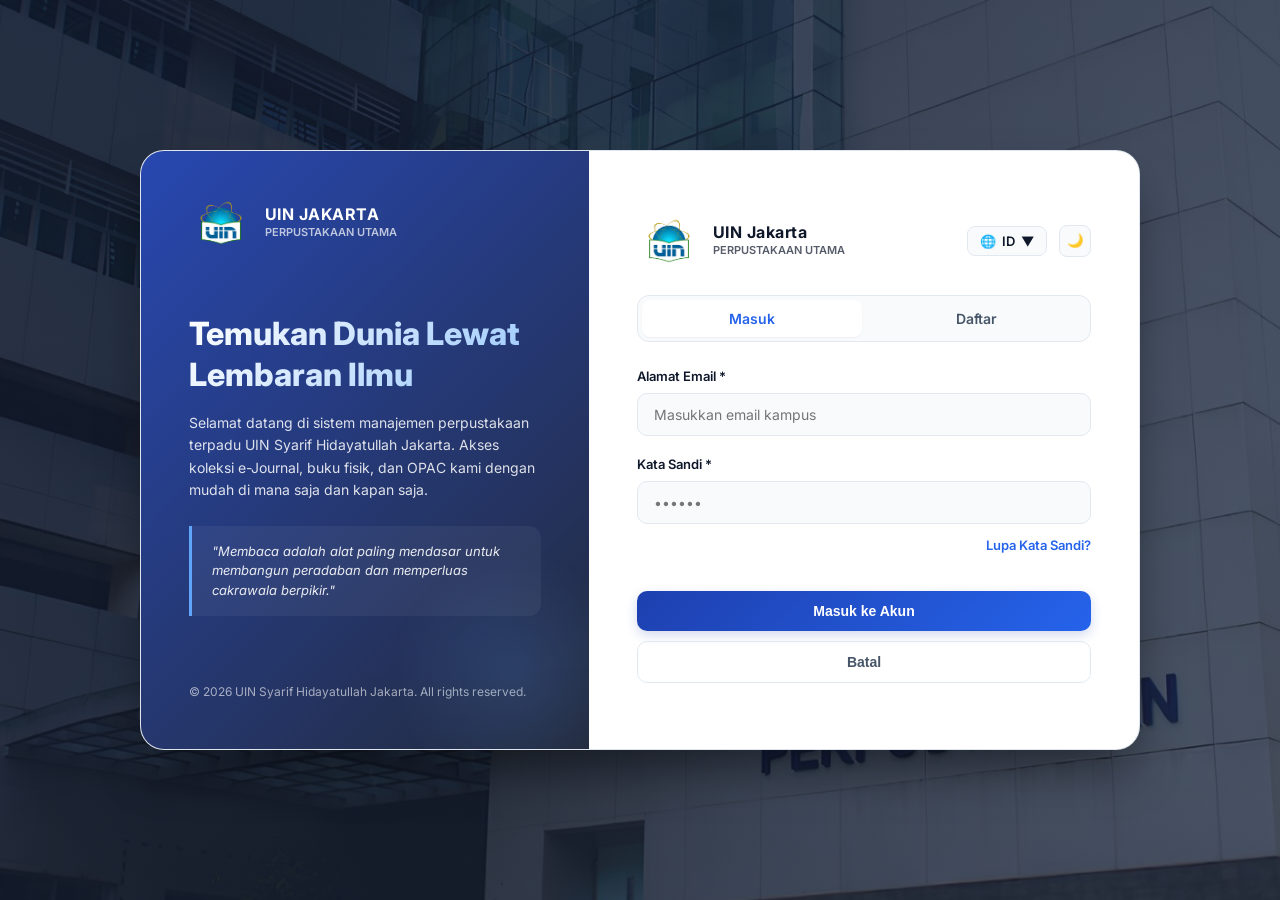
==== commit 154561bb: "Fix: Replace book emoji icon on login page with official transparent UIN Jakarta logo" ====
--- a/login.html
+++ b/login.html
@@ -340,7 +340,7 @@
         <!-- Sidebar Kiri (Desktop Only) -->
         <div class="login-sidebar">
             <div class="sidebar-brand">
-                <div class="sidebar-brand-logo">📚</div>
+                <img src="logo uin transparant.png" alt="Logo UIN" style="height: 48px; width: auto; object-fit: contain;">
                 <div>
                     <div class="sidebar-brand-name">UIN JAKARTA</div>
                     <div class="sidebar-brand-sub" data-lang-key="sidebar_brand_sub">Perpustakaan Utama</div>
@@ -365,7 +365,7 @@
         <div class="login-main">
             <div class="login-header-actions">
                 <div class="sidebar-brand" style="color: var(--text-dark);">
-                    <div class="sidebar-brand-logo" style="background: var(--bg); border-color: var(--border-color);">📚</div>
+                    <img src="logo uin transparant.png" alt="Logo UIN" style="height: 48px; width: auto; object-fit: contain;">
                     <div>
                         <div class="sidebar-brand-name">UIN Jakarta</div>
                         <div class="sidebar-brand-sub" data-lang-key="sidebar_brand_sub">Perpustakaan Utama</div>
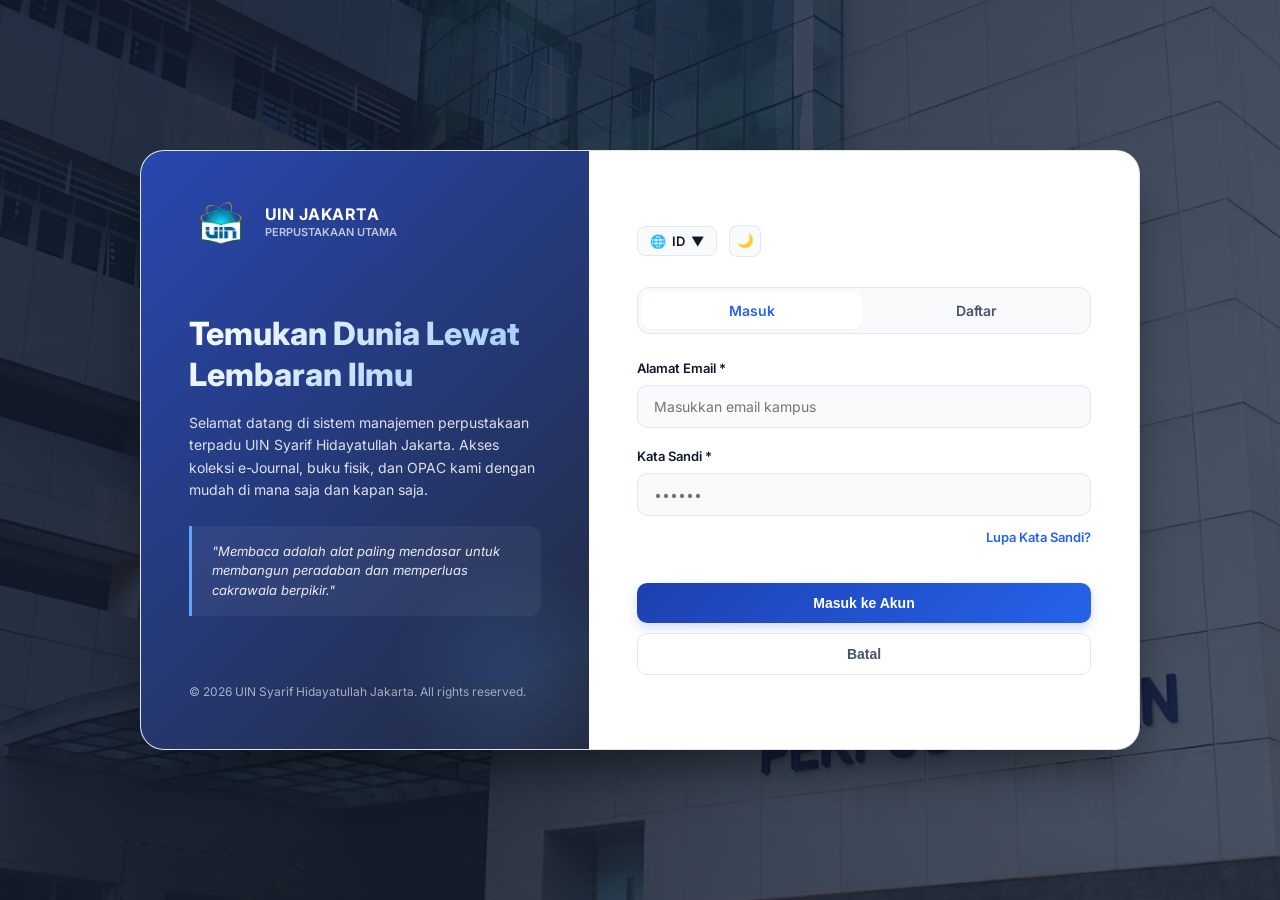
==== commit 3d28d0ba: "Fix: Hide duplicate brand logo on desktop, keep only on mobile inside login page" ====
--- a/login.html
+++ b/login.html
@@ -305,6 +305,12 @@
             to { opacity: 1; transform: translateY(0); }
         }
 
+        @media (min-width: 851px) {
+            .form-header-brand {
+                display: none !important;
+            }
+        }
+
         /* Responsive Layout */
         @media (max-width: 850px) {
             .login-sidebar {
@@ -364,7 +370,7 @@
         <!-- Main Form Kanan (Login / Register) -->
         <div class="login-main">
             <div class="login-header-actions">
-                <div class="sidebar-brand" style="color: var(--text-dark);">
+                <div class="sidebar-brand form-header-brand" style="color: var(--text-dark);">
                     <img src="logo uin transparant.png" alt="Logo UIN" style="height: 48px; width: auto; object-fit: contain;">
                     <div>
                         <div class="sidebar-brand-name">UIN Jakarta</div>
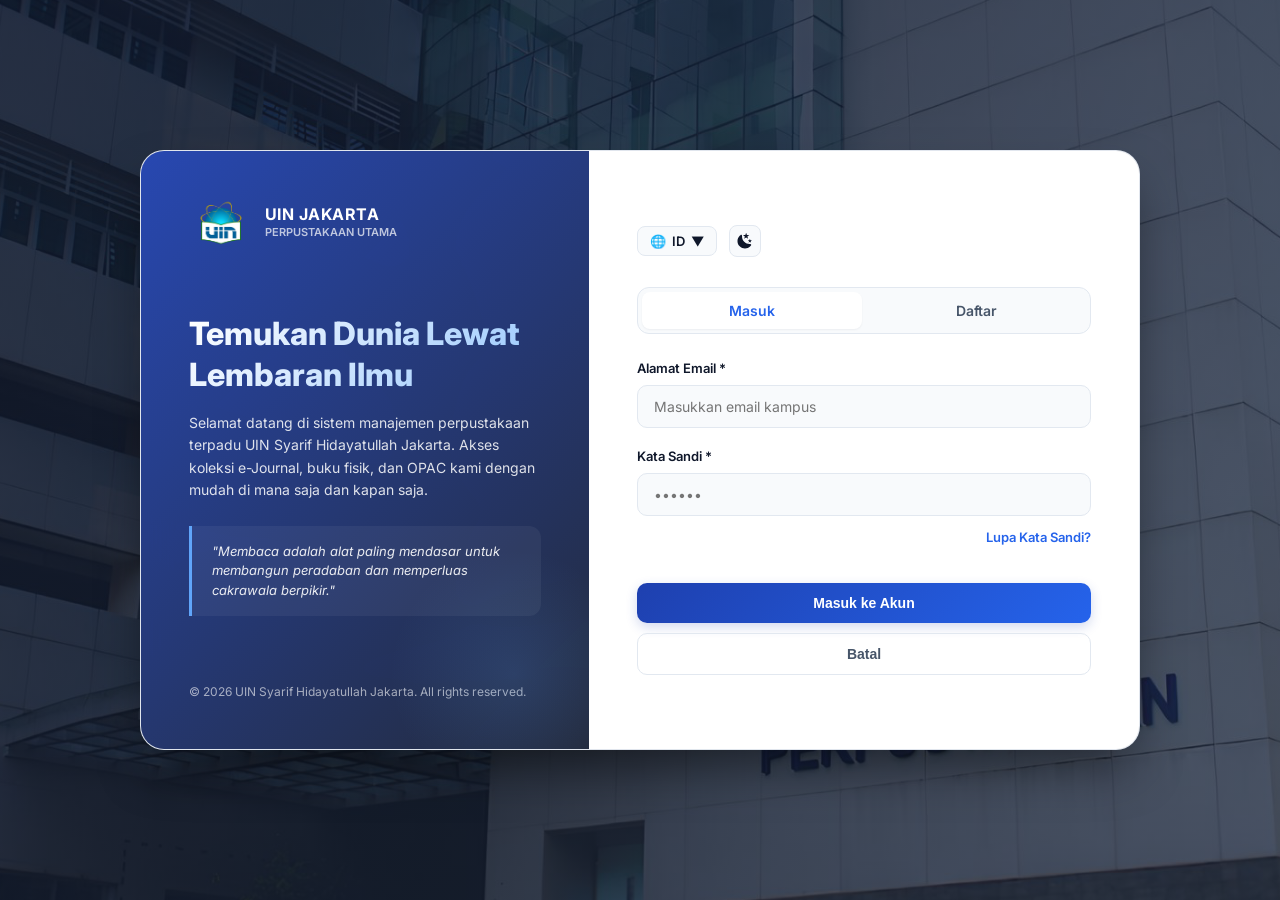
==== commit bb75fe4c: "Fix: Replace generic theme toggle text emoji with official SVG vector icons on login page" ====
--- a/login.html
+++ b/login.html
@@ -391,8 +391,9 @@
                     </div>
 
                     <!-- Theme Toggle -->
-                    <button class="theme-toggle" onclick="toggleTheme()" aria-label="Toggle theme" style="width: 32px; height: 32px; border-radius: 8px; border: 1px solid var(--border-color); background: var(--bg); color: var(--text-dark); cursor: pointer; display: flex; align-items: center; justify-content: center;">
-                        <span id="themeBtnText">🌙</span>
+                    <button class="theme-toggle" onclick="toggleTheme()" aria-label="Toggle theme" style="width: 32px; height: 32px; border-radius: 8px; border: 1px solid var(--border-color); background: var(--bg); color: var(--text-dark); cursor: pointer; display: flex; align-items: center; justify-content: center; padding: 0;">
+                        <svg class="icon-sun" viewBox="0 0 24 24" width="18" height="18" fill="currentColor"><path d="M12,7A5,5 0 0,1 17,12A5,5 0 0,1 12,17A5,5 0 0,1 7,12A5,5 0 0,1 12,7M12,9A3,3 0 0,0 9,12A3,3 0 0,0 12,15A3,3 0 0,0 15,12A3,3 0 0,0 12,9M12,2L14.39,5.42C13.65,5.15 12.84,5 12,5C11.16,5 10.35,5.15 9.61,5.42L12,2M3.34,7L7.5,6.65C6.9,7.16 6.36,7.78 5.93,8.5C5.5,9.22 5.25,9.97 5.11,10.73L3.34,7M3.36,17L5.12,13.23C5.26,14 5.53,14.78 5.95,15.5C6.37,16.22 6.91,16.82 7.5,17.35L3.36,17M20.65,7L18.88,10.73C18.74,9.97 18.47,9.22 18.05,8.5C17.63,7.78 17.1,7.16 16.5,6.65L20.65,7M20.64,17L16.5,17.35C17.09,16.82 17.63,16.22 18.05,15.5C18.47,14.78 18.74,14 18.88,13.23L20.64,17M12,22L9.59,18.56C10.33,18.83 11.14,19 12,19C12.82,19 13.63,18.83 14.37,18.56L12,22Z"/></svg>
+                        <svg class="icon-moon" viewBox="0 0 24 24" width="18" height="18" fill="currentColor"><path d="M17.75,4.09L15.22,6.03L16.13,9.09L13.5,7.28L10.87,9.09L11.78,6.03L9.25,4.09L12.44,4L13.5,1L14.56,4L17.75,4.09M21.25,11L19.61,12.25L20.2,14.23L18.5,13.06L16.8,14.23L17.39,12.25L15.75,11L17.81,10.95L18.5,9L19.19,10.95L21.25,11M18.97,15.95C19.8,15.87 20.69,17.05 20.16,17.8C19.84,18.25 19.5,18.67 19.08,19.07C15.17,23 8.84,23 4.94,19.07C1.03,15.17 1.03,8.83 4.94,4.93C5.34,4.53 5.76,4.17 6.21,3.85C6.96,3.32 8.14,4.21 8.06,5.04C7.79,7.9 8.75,10.87 10.95,13.06C13.14,15.26 16.1,16.22 18.97,15.95Z"/></svg>
                     </button>
                 </div>
             </div>
